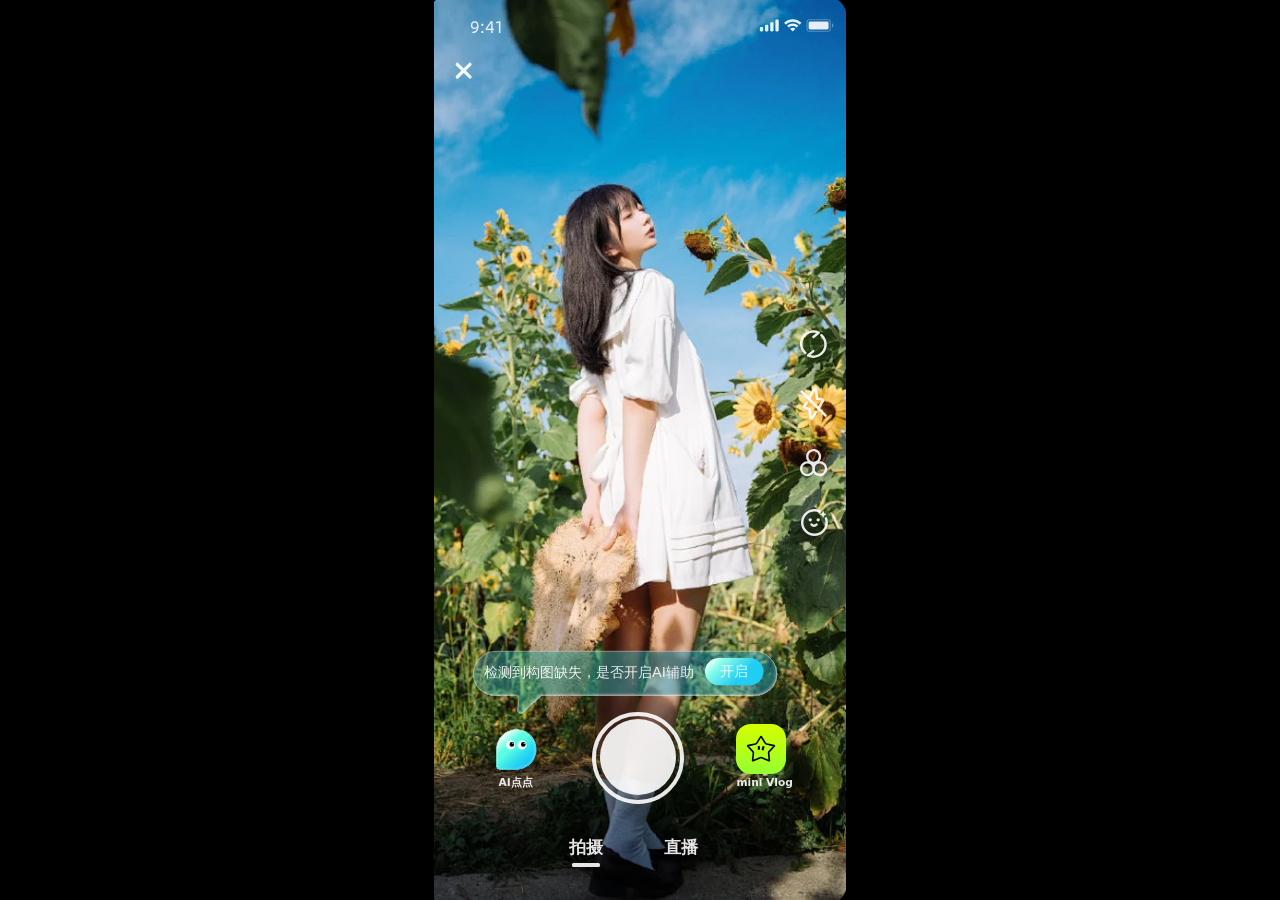
==== demo.html @ e1fc2f05 "AI 点点移动端交互 Demo：拍摄构图辅助 + 视频封面编辑" ====
<!doctype html>
<html lang="zh-CN">
<head>
<meta charset="UTF-8" />
<meta name="viewport" content="width=device-width, initial-scale=1, viewport-fit=cover" />
<meta name="theme-color" content="#111918" />
<meta name="description" content="AI 点点，来自实际 Figma 设计的移动端构图辅助交互 Demo。" />
<title>AI 点点 · 把这一刻拍好</title>
<link rel="icon" href="./assets/icons/19-98.svg" type="image/svg+xml" />




<link rel="preload" href="./assets/figma/a25063dc1590114d04b2432fc040241452d833d8.png" as="image" />
<style>:root {
 color-scheme:dark;
 --color-bg:#101413; --panel:#1a1a1a; --panel-raised:#282828;
 --text:#ffffffe5; --muted:#ffffff99; --subtle:#8d9390;
 --mint:#5afce2; --cyan:#1bc7f4;
 --ai-gradient:linear-gradient(135deg,#effff9 0%,#5afce2 38%,#30dded 65%,#0fbaf9 100%);
 --bubble-gradient:linear-gradient(108deg,#d6fef554 0%,#4af0e659 28%,#1bc7f459 100%);
 --safe-top:env(safe-area-inset-top,0px); --safe-bottom:env(safe-area-inset-bottom,0px);
 --font:"Alibaba PuHuiTi 2.0","PingFang SC","Microsoft YaHei",system-ui,sans-serif;
}

*{box-sizing:border-box}html,body{margin:0;width:100%;height:100%;overflow:hidden;background:var(--color-bg);color:var(--text);font-family:var(--font);-webkit-font-smoothing:antialiased}
body{display:grid;place-items:center;background:#000}
button,a,input{-webkit-tap-highlight-color:transparent}button{font:inherit;color:inherit;cursor:pointer;border:0;background:none;touch-action:manipulation;user-select:none}button:disabled{opacity:.35;cursor:default}button:active:not(:disabled){filter:brightness(.84);transform:scale(.96)}button:focus-visible,a:focus-visible,input:focus-visible{outline:2px solid var(--mint);outline-offset:4px}a{color:inherit}button svg{flex-shrink:0;vertical-align:middle}button{transition:background .15s,opacity .15s,transform .15s}img{display:block}h1,h2,p{margin:0}button[hidden],[hidden]{display:none!important}
h1{font-size:52px;line-height:1.48;letter-spacing:2px;font-weight:500}

.round-button{width:44px;height:44px;display:grid;place-items:center;border-radius:50%;flex-shrink:0}


.asset-icon{display:inline-flex;position:relative;align-items:center;justify-content:center}.asset-icon img{flex-shrink:0}.ai-asset{width:44px;height:44px}.ai-asset img{transform:scale(1.45);width:27px;height:27px}.filter-asset img,.beauty-asset img{transform:scale(1.4);width:18px;height:18px}.vlog-asset{width:48px;height:48px}.vlog-asset img{width:33px;height:33px;transform:scale(1.38)}.tiny-ai{width:13px;height:13px;margin-right:3px}.tiny-ai img{width:10px;height:10px;transform:scale(1.2)}
.bottom-stack{position:absolute;bottom:0;left:0;right:0;z-index:6;display:flex;flex-direction:column}.capture-controls{padding:0 25px calc(var(--safe-bottom) + 12px);display:flex;flex-direction:column;position:relative;gap:10px}.assistant-area{align-self:flex-start;margin-left:4px;margin-bottom:9px;max-width:calc(100% - 4px);position:relative;min-height:47px}.assistant-bubble{font-size:12px;font-weight:500;line-height:1.6;padding:10px 10px 11px 12px;display:flex;gap:8px;align-items:center;min-height:44px;border:1px solid #ffffff95;border-radius:9px 9px 9px 2px;box-shadow:inset -1px -1px 3px #ffffff35,0 3px 14px #082e2840;background:var(--bubble-gradient),#0005;backdrop-filter:blur(9px);-webkit-backdrop-filter:blur(9px)}.assistant-bubble:after{content:"";position:absolute;left:25px;bottom:0;transform:translateY(5px) rotate(45deg);width:8px;height:8px;background:#48b5a1bb;border-right:1px solid #ffffff80;border-bottom:1px solid #ffffff80}.assistant-bubble strong{font-weight:500;margin-left:10px;font-variant-numeric:tabular-nums}.enable-button{background:var(--ai-gradient);border:1px solid #ffffff40;min-width:49px;min-height:32px;border-radius:18px;font-size:12px;color:#133d37;font-weight:600;flex-shrink:0;padding:0 11px}.bubble-close{align-self:stretch;min-width:28px;min-height:28px;display:grid;place-items:center;margin:-4px -2px -4px 0}.analysis-progress{height:2px;position:absolute;left:5px;right:5px;bottom:3px;background:#ffffff24;border-radius:2px;overflow:hidden}.analysis-progress i{display:block;height:100%;background:#d6fef5;transition:width .08s linear}.alignment-instruction{font-size:10px;line-height:1.6;max-width:245px;margin-top:11px;color:#e3f7f0;text-shadow:0 1px 3px #000}
.shutter-row{display:grid;grid-template-columns:1fr 1.5fr 1fr;align-items:center;justify-items:center;min-height:90px}.entry{min-width:56px;min-height:65px;display:flex;flex-direction:column;align-items:center;justify-content:center;gap:5px;font-size:10px;text-shadow:0 1px 5px #0008;position:relative}.entry.is-on:before{content:"";width:48px;height:48px;position:absolute;top:2px;border-radius:50%;box-shadow:0 0 25px #46f0d93d}.entry span:last-child{font-weight:600}.shutter{width:85px;height:85px;padding:6px;border:3px solid #ffffffe5;border-radius:50%;display:grid;place-items:center;filter:drop-shadow(0 2px 7px #0003)}.shutter-core{width:100%;height:100%;border-radius:50%;background:#ffffffe5;transition:border-radius .2s,transform .2s,background .2s}.shutter:active:not(:disabled) .shutter-core{transform:scale(.9)}.live-shutter .shutter-core{background:#f55a61}.live-shutter.is-live .shutter-core{border-radius:6px;transform:scale(.55)}
.recommendation-panel{background:var(--panel);border-top:1px solid #ffffff12;display:flex;flex-direction:column;padding:0 0 calc(var(--safe-bottom) + 8px);max-height:55dvh;overflow:hidden;border-radius:16px 16px 0 0}.panel-handle{height:3px;min-height:3px;width:26px;background:#ffffff30;align-self:center;margin:8px auto 0;border-radius:3px}.panel-heading{display:grid;grid-template-columns:44px 1fr 44px;align-items:center;padding:0 8px;height:46px;flex-shrink:0}.panel-back,.panel-close{height:44px;width:44px;border-radius:50%;display:grid;place-items:center;color:#a7a7a7}.panel-tabs{display:flex;height:46px;justify-content:space-around}.panel-tabs button{min-width:64px;font-size:14px;font-weight:600;color:var(--muted);position:relative}.panel-tabs button.active{color:var(--text)}.panel-tabs button.active:after{content:"";height:2px;position:absolute;bottom:4px;left:22px;right:22px;background:linear-gradient(90deg,#58fbe2,#21ccf1);border-radius:3px}.category-list{display:flex;flex-shrink:0;gap:8px;overflow-x:auto;padding:0 15px;scrollbar-width:none;overscroll-behavior-x:contain}.category-list::-webkit-scrollbar,.reference-list::-webkit-scrollbar{display:none}.category-list button{font-size:11px;color:#92908f;white-space:nowrap;min-height:44px;padding:0 4px;display:flex;align-items:center;flex-shrink:0}.category-list .selected{color:#71f0df}.reference-list{display:flex;gap:10px;overflow-x:auto;padding:3px 17px 6px;flex-shrink:0;scrollbar-width:none;overscroll-behavior-x:contain}.reference-card{width:62px;height:73px;min-width:62px;padding:2px;border:1.5px solid transparent;border-radius:8px;position:relative;overflow:hidden}.reference-card>img{width:100%;height:100%;object-fit:cover;border-radius:5px}.reference-card.selected{border-color:var(--mint);background:linear-gradient(135deg,#effffb,#45ece7,#1cc8f4)}.reference-title{position:absolute;bottom:3px;left:3px;right:3px;padding:13px 1px 3px;background:linear-gradient(transparent,#0009);font-size:9px;text-align:center;border-radius:0 0 5px 5px;letter-spacing:.3px}.selected-check{position:absolute;bottom:3px;right:3px;width:15px;height:15px;display:grid;place-items:center;background:var(--mint);color:#103b30;border-radius:4px 0 4px 0}.recommend-tag{position:absolute;top:3px;left:3px;background:#182b25c9;color:#c5fae7;border-radius:4px 0 4px 0;padding:2px 4px;font-size:8px}.panel-footer{display:flex;align-items:center;justify-content:space-between;gap:13px;padding:9px 17px 2px;min-height:61px;flex-shrink:0}.panel-footer p{font-size:10px;line-height:1.65;color:#a2aaa5;max-width:60%}.primary-button{min-height:42px;display:flex;align-items:center;justify-content:center;gap:8px;padding:0 17px;border-radius:24px;background:linear-gradient(120deg,#a4fbe7,#5afce2 43%,#21ccf1);color:#103c34;font-size:12px;font-weight:650;white-space:nowrap;flex-shrink:0}.primary-button:disabled{opacity:.3}.with-panel .capture-controls{padding-bottom:8px;gap:0}.with-panel .shutter-row{min-height:86px}.with-panel .assistant-area{margin-bottom:3px}.with-panel .shutter{width:78px;height:78px}.with-panel .entry{min-height:63px}.align-summary{padding:12px 20px 7px;display:flex;gap:13px;align-items:center}.align-option{font-size:11px;border:1px solid #5afce266;background:#5afce211;color:var(--mint);border-radius:6px;padding:6px 9px;white-space:nowrap}.align-summary p{font-size:11px;color:var(--muted);line-height:1.6}.alignment-value{font-size:11px;color:var(--muted)}.alignment-value b{font-weight:500;font-variant-numeric:tabular-nums;color:var(--mint);margin-left:6px}
.guide-layer{position:absolute;inset:17% 13% 27%;pointer-events:none}.guide-layer.preview-guide{bottom:48%;top:16%}.composition-guide{width:100%;height:100%;overflow:visible;filter:drop-shadow(0 1px 2px #082c2870)}.composition-guide g{stroke:#8cf7e5;stroke-width:1.2;fill:none;vector-effect:non-scaling-stroke}.composition-guide path,.composition-guide rect,.composition-guide circle,.composition-guide ellipse{vector-effect:non-scaling-stroke}.composition-guide .guide-dot{fill:#d4fff5;stroke:none}.pose-guide g{stroke-width:1.8}
.alignment-area{position:absolute;top:20%;left:15%;width:65%;height:27%;z-index:4}.align-target{position:absolute;left:61%;top:38%;transform:translate(-50%,-50%);width:54px;height:54px;border:1px dashed #e5fff4;border-radius:50%;display:grid;place-items:center;box-shadow:0 0 18px #3edcc64d}.align-target span{width:31px;height:31px;border:1px solid #79f4dc;border-radius:50%}.align-dot{position:absolute;left:28%;top:70%;transform:translate(-50%,-50%);height:48px;width:48px;border-radius:50%;touch-action:none;background:radial-gradient(circle,#d8fff6 0 10%,#5afce2 11% 20%,#5afce230 22% 50%,transparent 53%);filter:drop-shadow(0 0 9px #4af0e6)}.align-dot:active{transform:translate(-50%,-50%)!important}.drag-hint{position:absolute;left:50%;top:100%;transform:translateX(-50%);font-size:10px;white-space:nowrap;text-shadow:0 1px 4px #000;background:#0b28236e;padding:6px 10px;border-radius:20px}
.countdown{position:absolute;top:36%;left:0;right:0;text-align:center;font-size:90px;font-weight:200;text-shadow:0 3px 24px #0005;z-index:10}
.live-preview-label,.live-indicator{position:absolute;top:calc(var(--safe-top) + 70px);left:50%;transform:translateX(-50%);font-size:10px;white-space:nowrap;background:#12241a88;border:1px solid #ffffff20;border-radius:20px;padding:7px 11px;display:flex;gap:7px;align-items:center}.live-indicator i{width:5px;height:5px;border-radius:50%;background:#ff6c77;animation:blink 1.8s infinite}.live-indicator time{font-variant-numeric:tabular-nums;letter-spacing:1px}.live-indicator{background:#511d2388}
.sheet-backdrop{position:absolute;inset:0;background:#0007;backdrop-filter:blur(5px);-webkit-backdrop-filter:blur(5px);z-index:20}.bottom-sheet{position:absolute;bottom:0;left:0;right:0;z-index:21;border-radius:22px 22px 0 0;background:#1a221f;border:1px solid #ffffff15;max-height:86%;display:flex;flex-direction:column;padding:0 20px calc(var(--safe-bottom) + 24px);box-shadow:0 -12px 70px #0004;animation:sheet-in .22s ease-out}.sheet-heading{display:flex;justify-content:space-between;align-items:center;margin-top:8px;gap:10px;flex-shrink:0}.sheet-heading h2{font-size:18px;font-weight:550;letter-spacing:.5px}.sheet-heading .round-button{margin-right:-8px;color:#a0ada5}.sheet-content{overflow-y:auto;overscroll-behavior:contain;padding:10px 0 3px}.sheet-content>p{font-size:12px;color:#a9b7ad;line-height:1.9;margin-bottom:15px}.source-options{display:grid;gap:10px}.source-option{display:flex;align-items:center;gap:15px;text-align:left;padding:16px;background:#ffffff07;border:1px solid #ffffff14;border-radius:12px;min-height:75px}.source-option>svg{color:#90e9d4}.source-option span{font-size:14px}.source-option small{display:block;color:#84998b;font-size:10px;margin-top:6px}.sheet-note{font-size:11px!important;color:#83988a!important;line-height:1.8!important;margin-top:15px;margin-bottom:0!important}.notice{font-size:12px;line-height:1.8;padding:15px;background:#5afce20a;border:1px solid #5afce21a;border-radius:10px;color:#a6c2b3}.notice b{font-size:12px;font-weight:500;color:#c0e9d6}.notice p{font-size:11px;margin-top:6px;line-height:1.9}.help-steps{margin:8px 0 22px;padding-left:22px;font-size:12px;color:#c7d8ce;line-height:2.5}.sheet-actions{display:flex;gap:10px;margin-top:24px}.secondary-button{min-height:44px;padding:0 18px;border:1px solid #ffffff25;border-radius:24px;font-size:12px;color:#b8c7bd}.full-width{width:100%;margin-top:18px}.filter-options{display:flex;gap:12px}.filter-options button{flex:1;padding:8px;border:1px solid #ffffff20;border-radius:10px;font-size:12px}.filter-options button.selected{border-color:var(--mint);background:#5afce210;color:var(--mint)}.filter-preview{display:block;background:url('./assets/figma/a25063dc1590114d04b2432fc040241452d833d8.png') center 34%/cover;height:100px;border-radius:6px;margin-bottom:10px}.filter-preview.warm{filter:sepia(.18) saturate(1.12) brightness(1.03)}.filter-preview.mono{filter:grayscale(1) contrast(1.08)}.range-label{display:flex;justify-content:space-between;font-size:12px;color:#bed3c5;margin:10px 0 17px}.range-label output{color:var(--mint)}input[type=range]{width:100%;height:44px;accent-color:var(--mint);margin:0;touch-action:pan-x}.photo-grid{display:grid;grid-template-columns:1fr 1fr;gap:12px}.photo-card{background:#ffffff07;position:relative;border-radius:9px;overflow:hidden;padding-bottom:8px}.photo-card>img{width:100%;aspect-ratio:3/4;object-fit:cover}.photo-card>span{display:block;font-size:9px;color:#97b0a0;padding:9px 9px 7px}.photo-card>a{display:flex;justify-content:center;gap:6px;align-items:center;font-size:11px;text-decoration:none;color:var(--mint);min-height:35px}.empty-gallery{display:flex;flex-direction:column;align-items:center;padding:27px 0 35px;color:#698775;gap:14px}.empty-gallery p{color:#c4d5ca;font-size:14px}.empty-gallery small{font-size:11px}
.toast{position:absolute;z-index:40;bottom:calc(var(--safe-bottom) + 203px);left:50%;transform:translate(-50%,8px);width:max-content;max-width:calc(100% - 36px);font-size:12px;line-height:1.7;padding:11px 16px;border-radius:12px;background:#101d17ed;box-shadow:0 4px 25px #0005;border:1px solid #ffffff1c;color:#d9f4e6;pointer-events:none;opacity:0;transition:opacity .2s,transform .2s;text-align:center}.toast.visible{opacity:1;transform:translate(-50%,0)}.capture-flash{position:absolute;inset:0;background:#fff;pointer-events:none;z-index:35;animation:flash .16s ease-out}
@keyframes blink{50%{opacity:.35}}@keyframes sheet-in{from{transform:translateY(25px);opacity:.3}to{transform:translateY(0);opacity:1}}@keyframes flash{from{opacity:.8}to{opacity:0}}
@media(max-width:900px){body{background:#101413}}
@media(max-height:700px){.capture-controls{padding-bottom:calc(var(--safe-bottom) + 5px);gap:5px}.shutter-row{min-height:77px}.shutter{width:73px;height:73px}.assistant-area{margin-bottom:2px}.assistant-bubble{padding:7px 8px 8px 10px;min-height:38px;font-size:11px}.reference-card{height:62px;width:57px;min-width:57px}.panel-footer{min-height:53px;padding-top:5px}.category-list button{min-height:38px}.panel-heading,.panel-tabs{height:42px}.with-panel .shutter-row{min-height:72px}.with-panel .shutter{width:66px;height:66px}.entry{gap:1px;min-height:59px}.alignment-area{top:17%;height:24%}h1{font-size:42px}}
@media(max-width:350px){.capture-controls{padding-left:17px;padding-right:17px}.assistant-bubble{font-size:10.5px;gap:5px}.enable-button{padding:0 9px;min-width:43px}.panel-footer{gap:8px;padding-left:14px;padding-right:14px}.panel-footer p{font-size:9px}.primary-button{font-size:11px;padding:0 13px}}
@media(orientation:landscape) and (max-height:500px){.capture-controls{gap:0;padding-bottom:5px}.assistant-area{display:none}.shutter-row{min-height:64px}.shutter{height:60px;width:60px}.recommendation-panel{max-height:48dvh;overflow-y:auto}.panel-footer{min-height:48px}.guide-layer{inset:15% 20% 32%}.reference-card{height:50px;min-width:50px;width:50px}.category-list button{min-height:34px}.panel-heading,.panel-tabs{height:35px}.with-panel .shutter-row{min-height:61px}}
@media(prefers-reduced-motion:reduce){*,*:before,*:after{animation-duration:.01ms!important;animation-iteration-count:1!important;transition-duration:.01ms!important;scroll-behavior:auto!important}}

/* Touch targets can exceed the original artwork without enlarging the icon. */
.bubble-close{min-width:36px;min-height:44px}.enable-button{min-height:40px}
/* Main camera geometry comes ONLY from src/design/camera-layout.js.
   --du is one design pixel in CSS pixels. Hit areas may extend beyond artwork. */
body {
  display: grid;
  place-items: center;
  background: #000;
  gap: 0;
}
.camera-app {
  width: min(100vw, calc(100dvh * 264.3290710449219 / 576.4695434570312));
  height: auto;
  aspect-ratio: 264.3290710449219 / 576.4695434570312;
  max-width: none;
  position: relative;
  isolation: isolate;
  overflow: hidden;
  flex: none;
  border-radius: 0;
  box-shadow: none;
  background: #000;
  --du: 1px;
  --design-scale: 1;
  --bottom-lift: max(0px, calc(var(--safe-bottom) - var(--bottom-reserve, 0px)));
}
.camera-ui, .viewfinder, .main-camera-design {
  position: absolute;
  inset: 0;
}
.viewfinder { overflow: hidden; }
.scene-frame {
  position: absolute;
  left: calc(var(--x) * var(--du));
  top: calc(var(--y) * var(--du));
  width: calc(var(--w) * var(--du));
  height: calc(var(--h) * var(--du));
  overflow: hidden;
}
#scene-frame-outer { border-radius: calc(13.660417556762695 * var(--du)); }
#scene-frame-inner { border-radius: calc(13.796182632446289 * var(--du)); }
.scene, .camera-video {
  position: absolute;
  left: calc(var(--x) * var(--du));
  top: calc(var(--y) * var(--du));
  width: calc(var(--w) * var(--du));
  height: calc(var(--h) * var(--du));
  right: auto;
  bottom: auto;
  object-fit: cover;
  object-position: center;
  transition: filter .2s, transform 1.2s;
}
.scene.generated-scene { transform: scale(1.48); }
.design-box {
  display: block;
  position: absolute;
  left: calc(var(--x) * var(--du));
  top: calc(var(--y) * var(--du));
  width: calc(var(--w) * var(--du));
  height: calc(var(--h) * var(--du));
}
.design-hit {
  position: absolute;
  --center-x: calc(var(--cx) * var(--du));
  --center-y: calc(var(--cy) * var(--du));
  --hit-w: max(44px, calc(var(--w) * var(--du)));
  --hit-h: max(44px, calc(var(--h) * var(--du)));
  --hit-left: clamp(0px, calc(var(--center-x) - var(--hit-w) / 2), calc(var(--canvas-w) - var(--hit-w)));
  --hit-top: clamp(0px, calc(var(--center-y) - var(--hit-h) / 2), calc(var(--canvas-h) - var(--hit-h)));
  left: var(--hit-left);
  top: var(--hit-top);
  width: var(--hit-w);
  height: var(--hit-h);
  padding: 0;
  min-width: 0;
  border: 0;
  border-radius: 0;
  background: none;
  transform: none;
}
.design-hit:active:not(:disabled) { transform: none; }
.design-hit > .design-art {
  left: calc(var(--center-x) - var(--hit-left) + var(--x) * var(--du));
  top: calc(var(--center-y) - var(--hit-top) + var(--y) * var(--du));
  pointer-events: none;
}
.design-art img, .design-entry-art img, .design-bubble-art img {
  position: absolute;
  left: 0;
  top: 0;
  max-width: none;
  transform: scale(var(--design-scale));
  transform-origin: top left;
}
/* Native SVG dimensions are untouched: each asset is scaled at its own slot. */
.design-header, .design-tools { position: static; }
.design-header .design-hit { --center-y: max(calc(var(--cy) * var(--du)), calc(var(--safe-top) + 22px)); }
.design-label {
  font-family: var(--font);
  font-size: calc(var(--font-size) * var(--du));
  line-height: 1.43;
  letter-spacing: 0;
  font-weight: 600;
  color: #ffffffe5;
  white-space: nowrap;
  text-align: left;
  pointer-events: none;
}
.design-prompt > .design-label { font-weight: 500; }
.design-prompt { position: static; }
.design-prompt .design-bubble-art { pointer-events: none; }
.design-enable { z-index: 6; }
.design-enable-label { z-index: 7; line-height: 1.0625; }
.design-entry {
  padding: 0;
  background: none;
  border: 0;
  border-radius: 0;
  min-width: 44px;
  min-height: 44px;
  z-index: 6;
}
.design-entry-art { pointer-events: none; }
.design-shutter {
  padding: 0;
  background: none;
  border: calc(2.732083559036255 * var(--du)) solid #ffffffe5;
  border-radius: 50%;
  z-index: 6;
}
.design-shutter-core {
  /* A border does not move the child coordinate origin. Compensate for it here. */
  left: calc((var(--x) - 2.732083559036255) * var(--du));
  top: calc((var(--y) - 2.732083559036255) * var(--du));
  background: #ffffffe5;
  border-radius: 50%;
}
.design-shutter.live-shutter .design-shutter-core { background: #f55a61; }
.design-shutter.is-live .design-shutter-core { border-radius: 8%; transform: scale(.55); }
.design-modes { position: absolute; inset: 0; pointer-events: none; transform: translateY(calc(-1 * var(--bottom-lift))); }
.design-mode { font-size: calc(10.92833423614502 * var(--du)); font-weight: 600; color: #ffffffe5; pointer-events: auto; z-index: 6; }
.design-mode-indicator { background: #ffffffe5; border-radius: calc(1.039205551147461 * var(--du)); }
.design-assistant-dynamic { position: absolute; left: calc(var(--x) * var(--du)); top: calc(var(--y) * var(--du)); max-width: 85%; width: max-content; }
.design-assistant-dynamic .assistant-area { margin: 0; min-height: 0; }
.design-assistant-dynamic .assistant-bubble { font-weight: 500; }
@media (prefers-reduced-motion: reduce) {
  .scene, .camera-video { transition: none; }
}

.design-mode { display: grid; place-items: center; line-height: calc(15 * var(--du)); }
.design-mode > span { display: block; height: calc(15 * var(--du)); line-height: calc(15 * var(--du)); }

/* Scanning is the same camera view, with its own Figma 19:207 geometry. */
.scan-layer { position:absolute; inset:0; pointer-events:none; }
.design-scan-gradient img, .design-scan-points img {
 position:absolute; max-width:none; transform:scale(var(--design-scale)); transform-origin:top left;
}
.design-scan-points img {
 /* The Figma SVG export includes the source layer-blur outside the group bounds. */
 left:calc(-4.166427135467529 * var(--du)); top:calc(-4.166427135467529 * var(--du));
}
.design-scanning-prompt { position:static; }
.design-scanning-prompt .design-bubble-art { pointer-events:none; }
.design-scanning-prompt .scan-label { font-weight:500; }
.design-scanning-prompt [data-design="scanProgress"] { font-variant-numeric:tabular-nums; }
.main-camera-design[data-design-stage="scanning"] button:disabled { opacity:1; }

/* Animate the original Figma gradient itself; no separate scanning line. */
.design-scan-gradient { overflow:hidden; }
#app[data-stage="scanning"] .design-scan-gradient img {
 animation:scan-gradient-flow 2.2s ease-in-out infinite;
}
@keyframes scan-gradient-flow {
 0% { top:-100%; opacity:0; }
 15% { opacity:1; }
 75% { top:0; opacity:1; }
 100% { top:0; opacity:0; }
}
@media (prefers-reduced-motion:reduce) {
 #app[data-stage="scanning"] .design-scan-gradient img { animation:none; top:0; opacity:.7; }
}

.design-status { position:absolute; left:calc(var(--status-x) * var(--du)); top:var(--safe-top,0px); pointer-events:none; z-index:9; }
.design-status img { position:absolute; max-width:none; transform:scale(var(--design-scale)); transform-origin:top left; }

/* Only the four audited assistance states use these rules. */
.assist-camera { position:absolute; inset:0; overflow:hidden; }
.assist-layer { pointer-events:none; }
.assist-art img { position:absolute; left:calc(var(--paint-x,0) * var(--du)); top:calc(var(--paint-y,0) * var(--du)); max-width:none; transform:scale(var(--design-scale)); transform-origin:top left; }
.assist-text { font-family:var(--font); font-size:calc(var(--font-size) * var(--du)); font-weight:var(--text-weight,500); color:var(--text-color,#ffffffe5); line-height:1.43; white-space:nowrap; }
.assist-control { z-index:5; }
.assist-control > .assist-layer { left:calc(var(--center-x) - var(--hit-left) + var(--x) * var(--du)); top:calc(var(--center-y) - var(--hit-top) + var(--y) * var(--du)); }
.assist-control:active:not(:disabled) { transform:none; }
.assist-camera button:disabled { opacity:1; }
.assist-camera header,.assist-camera nav,.assist-panel,.assist-alignment { position:static; }
.assist-entry { padding:0; border:0; background:none; min-width:44px; min-height:44px; z-index:4; }
.assist-shutter { padding:0; border:calc(2.732083559036255 * var(--du)) solid #ffffffe5; border-radius:50%; background:none; z-index:4; }
.assist-shutter-core { left:calc((var(--x) - 2.732083559036255) * var(--du)); top:calc((var(--y) - 2.732083559036255) * var(--du)); background:#ffffffe5; border-radius:50%; }
.assist-shutter:active:not(:disabled) { transform:none; }
.assist-shutter:active:not(:disabled) .assist-shutter-core { filter:brightness(.85); }
.assist-panel-bg { background:#000; z-index:1; }
.assist-tab-indicator { background:linear-gradient(140deg,#effffb,#45ece7,#1cc8f4); border-radius:calc(1.039205551147461 * var(--du)); z-index:3; }
.assist-smart-pill { border-radius:calc(7.162046432495117 * var(--du)); background:#282828; z-index:2; }
.assist-panel [data-figma-node="19:395"],.assist-panel [data-figma-node="19:492"] { z-index:3; }
.assist-tab,.assist-category { z-index:4; }
.assist-tab[aria-selected="false"] .assist-text { color:#ffffff99; }
.assist-tab[aria-selected="true"] .assist-text { color:#ffffffe5; }
.assist-category .assist-text { color:#7a7979; }
.assist-category.selected .assist-text { background:linear-gradient(101deg,#ebfefa,#59fbe2,#23cdf1); -webkit-background-clip:text; background-clip:text; color:transparent; }
.assist-reference-art,.assist-none-art { border-radius:calc(var(--radius,7.805952548980713) * var(--du)); background:#1a1a1a; }
.assist-reference-art img { width:100%; height:100%; object-fit:cover; border-radius:inherit; }
.assist-reference-art.svg-crop { overflow:hidden; }
.assist-reference-art.svg-crop img { position:absolute; width:auto; height:auto; max-width:none; transform:scale(var(--design-scale)); transform-origin:top left; }
.assist-reference-art.selected::after { content:""; position:absolute; inset:calc(-1.0245312452316284 * var(--du)); border:calc(1.0245312452316284 * var(--du)) solid #45ece7; border-radius:calc(8.830483794212341 * var(--du)); }
.assist-none-art .assist-art img { max-width:none; }
.assist-align-dot { touch-action:none; }
.assist-live-dim { box-shadow:0 0 0 200vmax #0008; }
.assist-sr-only { position:absolute; width:1px; height:1px; overflow:hidden; clip:rect(0,0,0,0); white-space:nowrap; }
.camera-app[data-stage="ready"] .scene.generated-scene { transform:none; }

.assist-camera > header .assist-control { --center-y:max(calc(var(--cy) * var(--du)), calc(var(--safe-top) + 22px)); }
.assist-camera .assist-panel { position:absolute; inset:0; --assist-panel-lift:max(0px,calc(var(--safe-bottom) - var(--panel-reserve))); transform:translateY(calc(-1 * var(--assist-panel-lift))); pointer-events:none; }
.assist-panel button { pointer-events:auto; }

/* Dense source category row: use neighbouring label spacing, with 44px height. */
.assist-category { --hit-w:calc((var(--w) + 8) * var(--du)); }
.assist-category[data-value="smart"] { --hit-w:max(44px,calc(var(--w) * var(--du))); }

/* Rotate the original arrow and stretch its original dashed connector between the two dots. */
.assist-direction { position:absolute; left:calc(var(--tip-x) * var(--du)); top:calc(var(--tip-y) * var(--du)); transform:rotate(var(--direction-angle)); transform-origin:0 0; pointer-events:none; }
.assist-direction img { position:absolute; max-width:none; transform-origin:top left; }
.assist-direction-arrow img { left:calc(-5.03853 * var(--du)); top:calc(-1.03555 * var(--du)); transform:scale(var(--design-scale)); }
.assist-direction-line { position:absolute; left:calc(-0.853776 * var(--du)); top:0; width:calc(1.707552 * var(--du)); height:calc(var(--line-length) * var(--du)); background:repeating-linear-gradient(to bottom,#00daf6 0 calc(3.415104 * var(--du)),transparent calc(3.415104 * var(--du)) calc(6.830208 * var(--du))); }

.assist-preview-collapse:active { transform:none!important; }
.assist-preview-collapse { position:absolute; inset:0 0 calc(100% - 475 * var(--du)); border:0; background:transparent; z-index:0; }
.collapsed-assist { position:absolute; inset:0; }
.collapsed-template,.collapsed-template-close { padding:0; border:0; background:transparent; z-index:6; }
.collapsed-template img,.collapsed-template-close img { position:absolute; left:0; top:0; max-width:none; transform:scale(calc(var(--design-scale) * .9207865256)); transform-origin:top left; }
.collapsed-template img { left:calc(-.9072000384 * .9207865256 * var(--du)); top:calc(-.9072000384 * .9207865256 * var(--du)); }
.collapsed-template-close::before { content:"";position:absolute;inset:-10px; }

.collapsed-template { border:calc(.9072000384 * .9207865256 * var(--du)) solid #45ece7; border-radius:calc(2.41920018196 * .9207865256 * var(--du)); }
.collapsed-template .collapsed-selected-image { left:0;top:0;width:100%;height:100%;object-fit:cover;transform:none;border-radius:inherit; }
</style><script defer src="./offline.js"></script>

</head>
<body>
<main id="app" class="camera-app" aria-label="AI 点点拍摄 Demo">
<div id="viewfinder" class="viewfinder">
<div id="scene-frame-outer" class="scene-frame"><div id="scene-frame-inner" class="scene-frame"><img id="scene" class="scene" src="./assets/figma/a25063dc1590114d04b2432fc040241452d833d8.png" alt="预置取景画面：向日葵花田中的白裙人物" />
<video id="camera-video" class="camera-video" autoplay muted playsinline hidden></video>
</div></div>
<div id="guide-layer" class="guide-layer" aria-hidden="true"></div>
<div id="scan-layer" class="scan-layer" aria-hidden="true" hidden></div>
</div>
<div id="ui" class="camera-ui"></div>
<div id="sheet-root"></div>
<div id="toast" class="toast" role="status" aria-live="polite"></div>
<div id="flash" class="capture-flash" hidden></div>
</main>
<noscript>此交互 Demo 需要启用 JavaScript。</noscript>
</body>
</html>
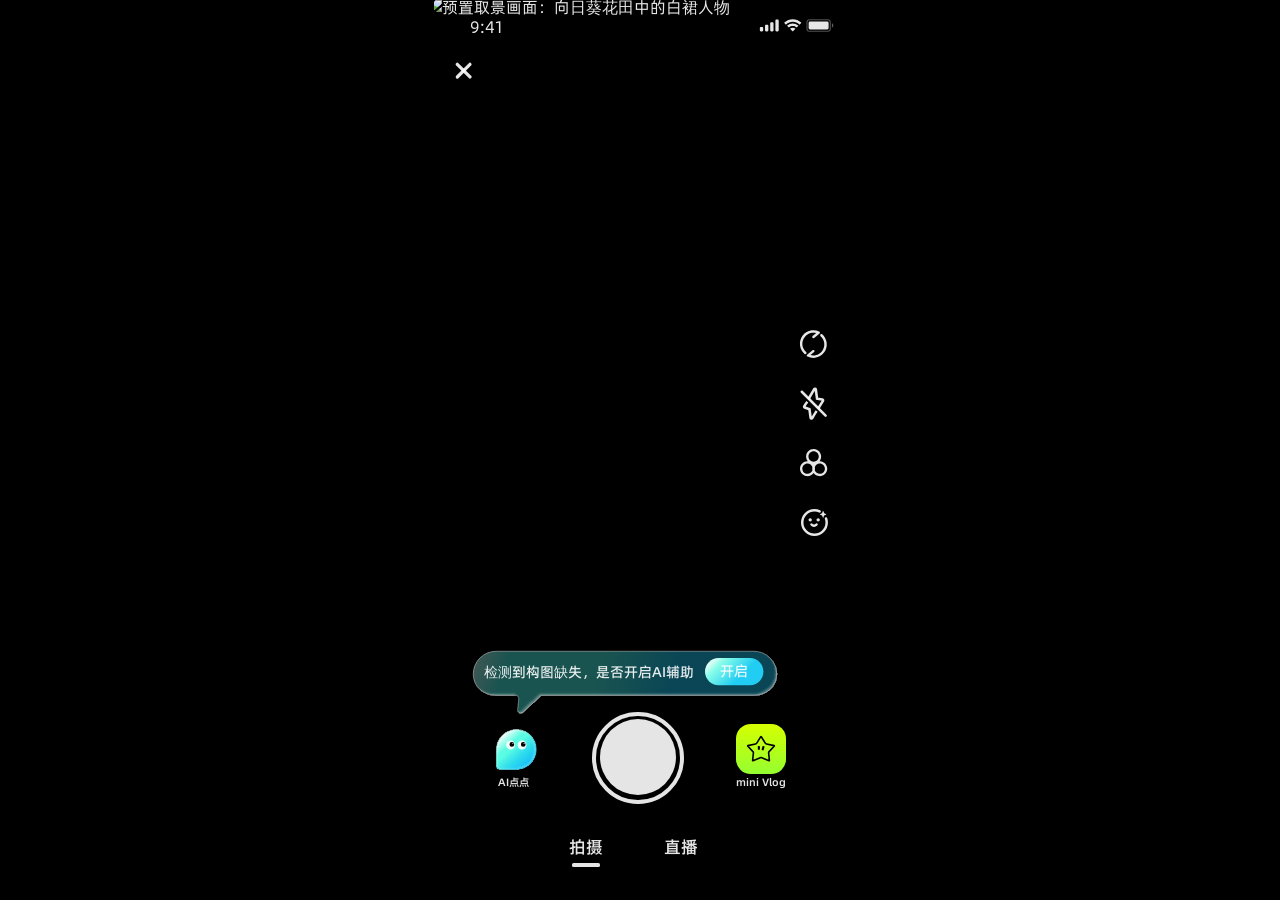
==== commit aab4df98: "内嵌普惠体2.0字体子集：修复手机端固定宽度文本框折行裁字(返回/下一步/选择音乐/字幕删减等)" ====
--- a/demo.html
+++ b/demo.html
@@ -7,12 +7,25 @@
 <meta name="description" content="AI 点点，来自实际 Figma 设计的移动端构图辅助交互 Demo。" />
 <title>AI 点点 · 把这一刻拍好</title>
 <link rel="icon" href="./assets/icons/19-98.svg" type="image/svg+xml" />
+<link rel="preload" href="./fonts/puhuiti2-65-Medium.woff2" as="font" type="font/woff2" crossorigin />
+
 
 
 
 
 <link rel="preload" href="./assets/figma/a25063dc1590114d04b2432fc040241452d833d8.png" as="image" />
-<style>:root {
+<style>/* 阿里巴巴普惠体 2.0 —— 按项目用字子集化（约 60KB/字重）。
+   设计稿所有像素级文本框都是按这套字体的字宽度量的，
+   手机端若回退到系统字体会变宽，导致固定宽度框内折行/裁字。
+   注意：字体放在 src/styles/fonts/，用相对路径引用，
+   这样 CSS 无论被 <link> 引入还是被内联进 demo.html 都能正确解析。 */
+@font-face{font-family:"Alibaba PuHuiTi 2.0";font-style:normal;font-weight:400;font-display:block;src:url("./fonts/puhuiti2-55-Regular.woff2") format("woff2")}
+@font-face{font-family:"Alibaba PuHuiTi 2.0";font-style:normal;font-weight:500;font-display:block;src:url("./fonts/puhuiti2-65-Medium.woff2") format("woff2")}
+@font-face{font-family:"Alibaba PuHuiTi 2.0";font-style:normal;font-weight:600;font-display:block;src:url("./fonts/puhuiti2-75-SemiBold.woff2") format("woff2")}
+@font-face{font-family:"Alibaba PuHuiTi 2.0";font-style:normal;font-weight:900;font-display:block;src:url("./fonts/puhuiti2-105-Heavy.woff2") format("woff2")}
+@font-face{font-family:"Alibaba PuHuiTi 2.0";font-style:normal;font-weight:900;font-display:block;src:url("./fonts/puhuiti2-115-Black.woff2") format("woff2")}
+
+:root {
  color-scheme:dark;
  --color-bg:#101413; --panel:#1a1a1a; --panel-raised:#282828;
  --text:#ffffffe5; --muted:#ffffff99; --subtle:#8d9390;
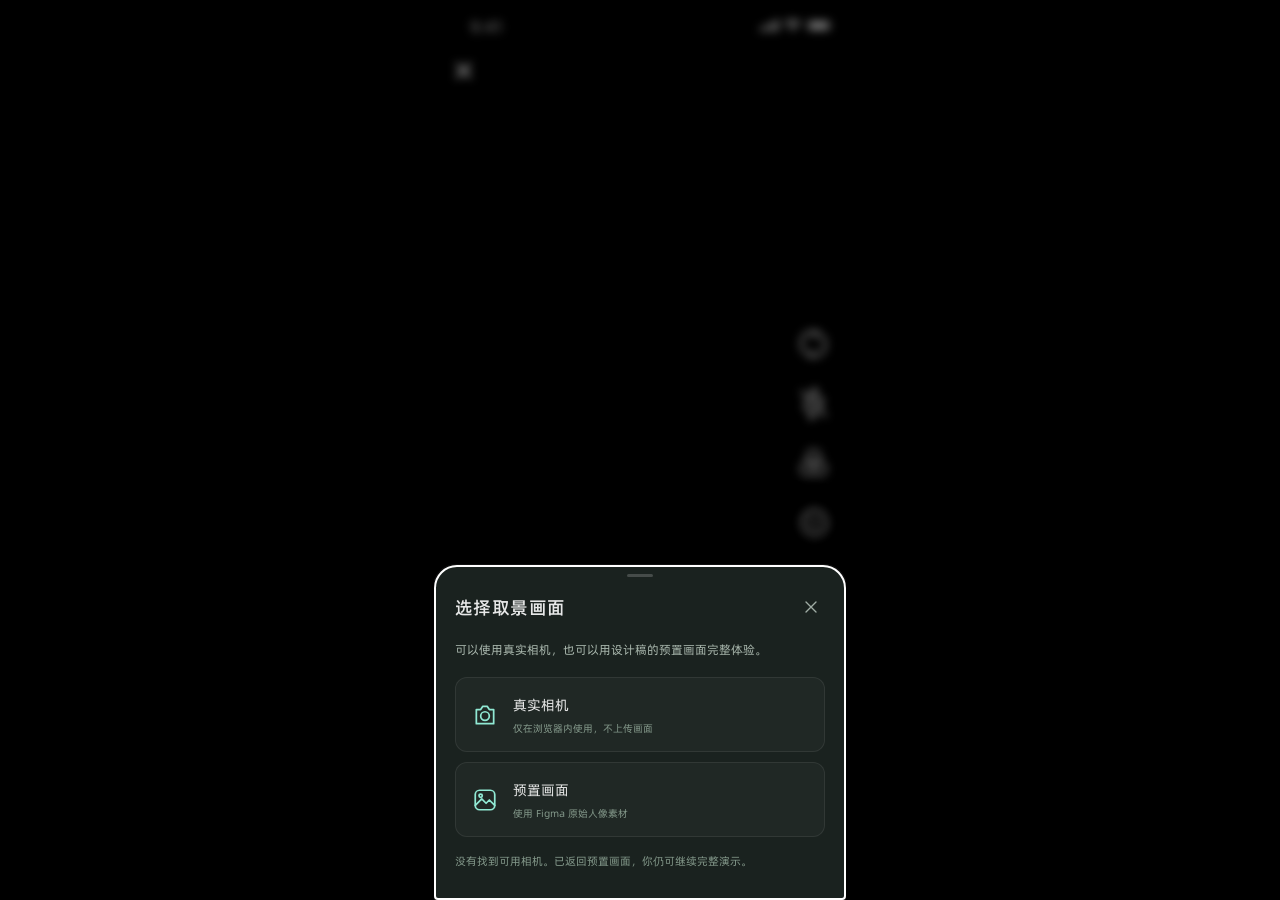
==== commit 43120113: "新版拍摄链路：照片编辑器(AI修图/滤镜/文字/贴纸/裁切) + 运动对齐引导；photo-editor素材纳入webp优化，字体子集补25个新字符" ====
--- a/demo.html
+++ b/demo.html
@@ -8,6 +8,7 @@
 <title>AI 点点 · 把这一刻拍好</title>
 <link rel="icon" href="./assets/icons/19-98.svg" type="image/svg+xml" />
 <link rel="preload" href="./fonts/puhuiti2-65-Medium.woff2" as="font" type="font/woff2" crossorigin />
+
 
 
 
@@ -306,6 +307,13 @@
 
 .collapsed-template { border:calc(.9072000384 * .9207865256 * var(--du)) solid #45ece7; border-radius:calc(2.41920018196 * .9207865256 * var(--du)); }
 .collapsed-template .collapsed-selected-image { left:0;top:0;width:100%;height:100%;object-fit:cover;transform:none;border-radius:inherit; }
+.photo-editor{position:absolute;inset:0;z-index:20;background:#1a191e;overflow:hidden}
+.photo-editor>span,.photo-editor>button{position:absolute}
+.photo-editor>span{pointer-events:none;z-index:2}
+.photo-editor>span img{position:absolute;max-width:none}
+.photo-editor .photo-result{position:absolute;left:0;top:11%;width:100%;height:70%;object-fit:contain;background:#1a191e;z-index:1}
+.photo-editor>button{background:transparent;border:0;min-width:44px;min-height:44px;z-index:3;padding:0}
+.photo-editor>button:active{background:#ffffff18}
 </style><script defer src="./offline.js"></script>
 
 </head>
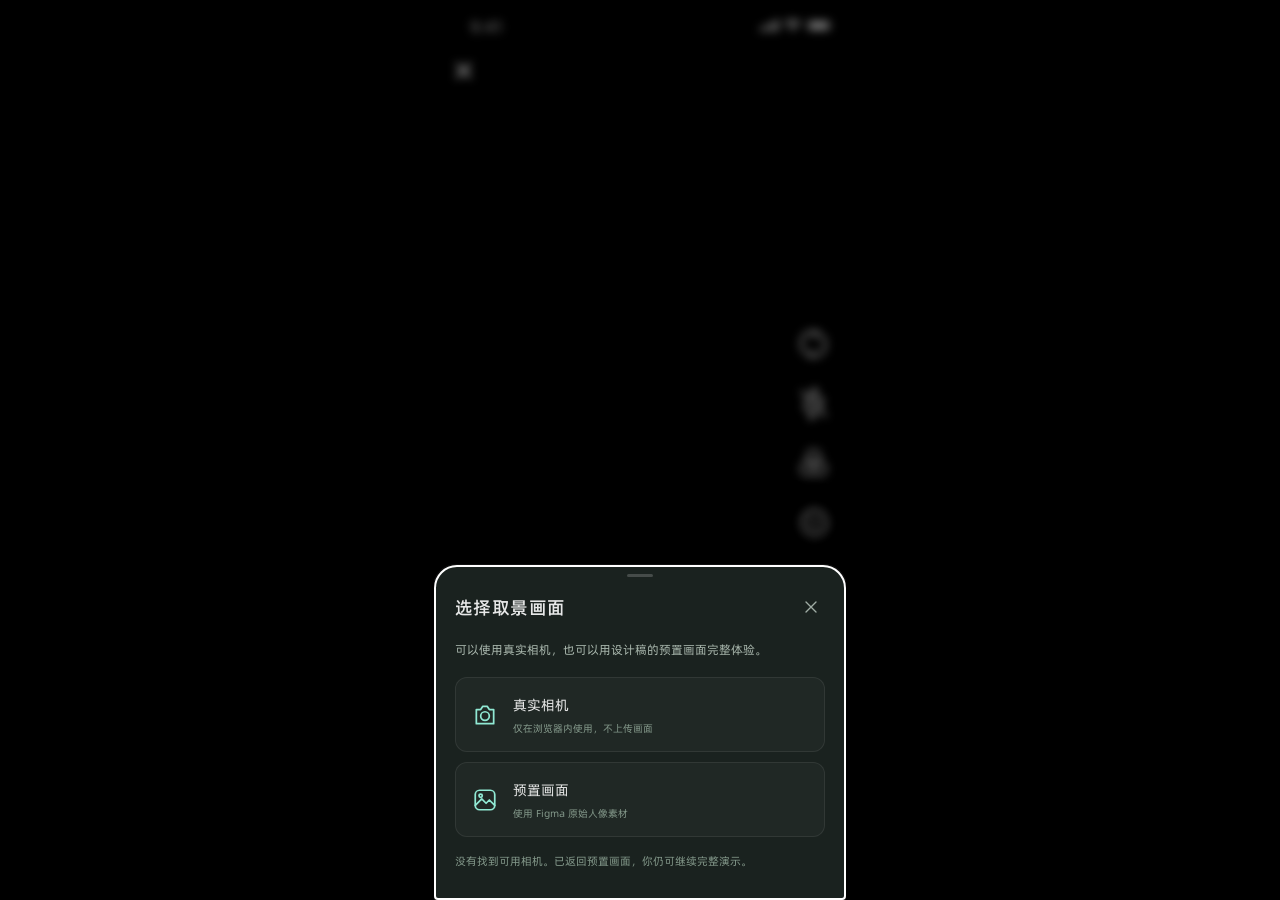
==== commit 8fd09ad5: "更新：真实相机画面全屏铺满(修复拉伸) + 照片编辑结果页新增本次拍摄缩略图；字体子集补152字符" ====
--- a/demo.html
+++ b/demo.html
@@ -116,6 +116,10 @@
   transition: filter .2s, transform 1.2s;
 }
 .scene.generated-scene { transform: scale(1.48); }
+#camera-video.camera-video {
+  inset:0;width:100%;height:100%;object-fit:cover;object-position:center;
+  transition:filter .2s; /* Mirror switches immediately; never animate a stretched frame. */
+}
 .design-box {
   display: block;
   position: absolute;
@@ -314,6 +318,7 @@
 .photo-editor .photo-result{position:absolute;left:0;top:11%;width:100%;height:70%;object-fit:contain;background:#1a191e;z-index:1}
 .photo-editor>button{background:transparent;border:0;min-width:44px;min-height:44px;z-index:3;padding:0}
 .photo-editor>button:active{background:#ffffff18}
+.photo-editor .photo-thumbnail{position:absolute;z-index:2;object-fit:cover;border-radius:3px;pointer-events:none}
 </style><script defer src="./offline.js"></script>
 
 </head>
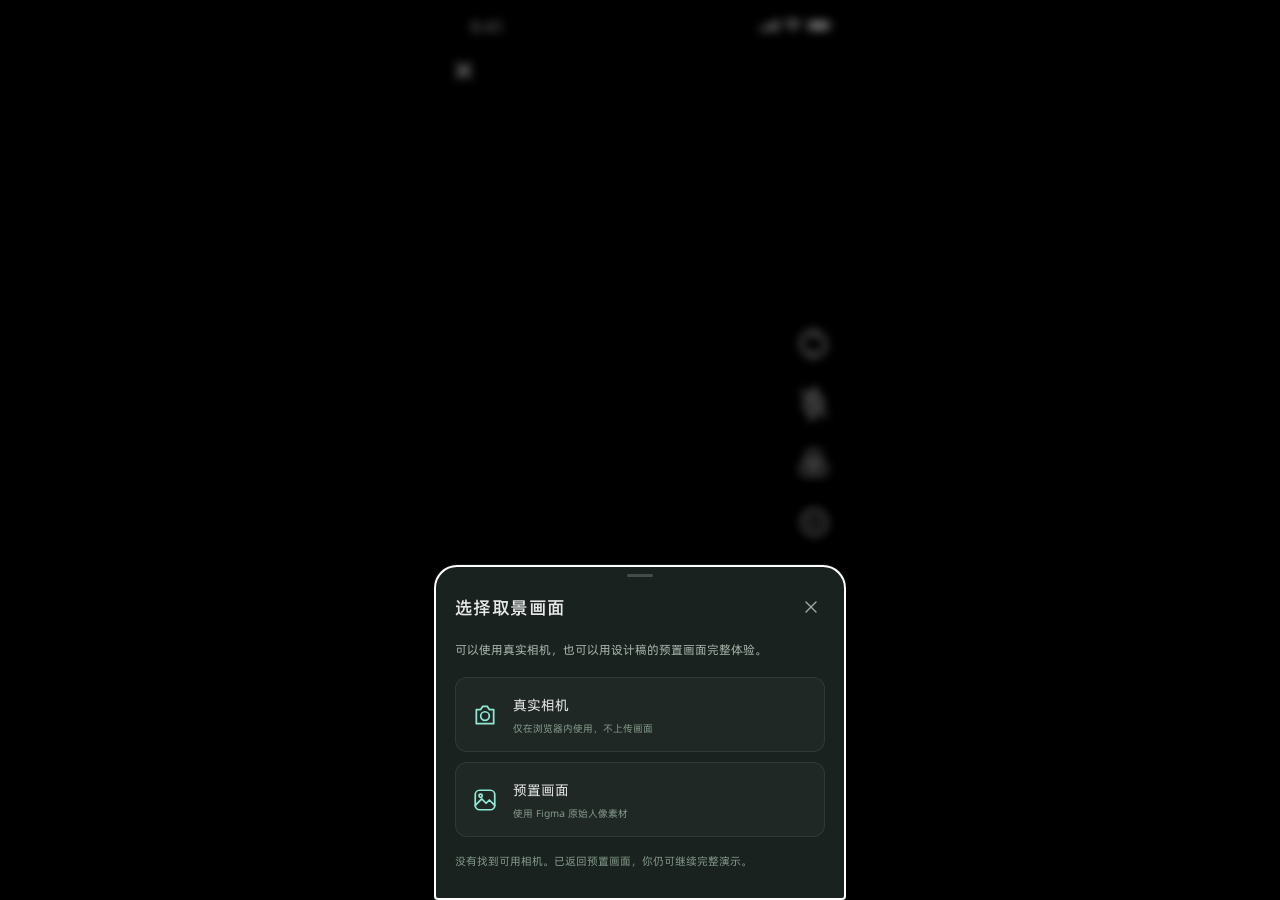
==== commit 163c5160: "相机取流优化：设备支持时请求1x变焦、过期请求自动停止旧流；视频底色补黑" ====
--- a/demo.html
+++ b/demo.html
@@ -117,7 +117,7 @@
 }
 .scene.generated-scene { transform: scale(1.48); }
 #camera-video.camera-video {
-  inset:0;width:100%;height:100%;object-fit:cover;object-position:center;
+  inset:0;width:100%;height:100%;object-fit:cover;object-position:center;background:#000;
   transition:filter .2s; /* Mirror switches immediately; never animate a stretched frame. */
 }
 .design-box {
